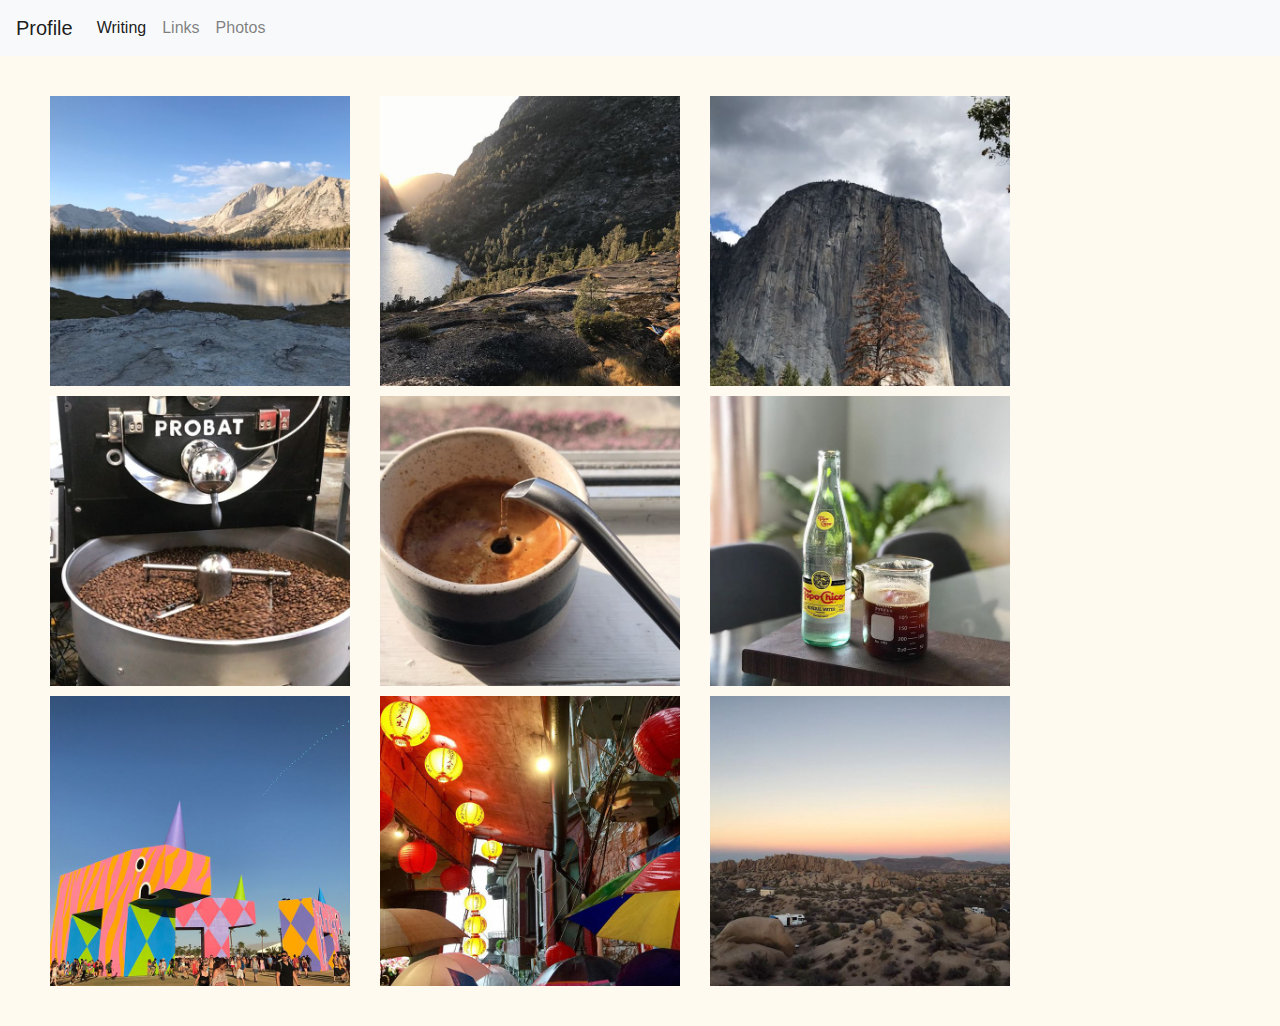
==== gram.html @ b32acaaf "added 3 other pages" ====
<!-- 
#4 Photos
    Gridlayout of photos 
-->

<!DOCTYPE html>
    <html>
        <head>
            <title>Home</title>
            <link rel="stylesheet" href="https://stackpath.bootstrapcdn.com/bootstrap/4.3.1/css/bootstrap.min.css" integrity="sha384-ggOyR0iXCbMQv3Xipma34MD+dH/1fQ784/j6cY/iJTQUOhcWr7x9JvoRxT2MZw1T" crossorigin="anonymous">
            <link rel="stylesheet" href="stylesheet.css">
            <meta name="viewport" content="width=device-width, initial-scale=1.0"  charset="utf">
        </head>
        <body>
            <nav class="navbar navbar-expand-lg navbar-light bg-light">
                <a class="navbar-brand" href="index.html">Profile</a>
                <button class="navbar-toggler" type="button" data-toggle="collapse" data-target="#navbarNav" aria-controls="navbarNav" aria-expanded="false" aria-label="Toggle navigation">
                    <span class="navbar-toggler-icon"></span>
                </button>
                <div class="collapse navbar-collapse" id="navbarNav">
                    <ul class="navbar-nav">
                    <li class="nav-item active">
                        <a class="nav-link" href="writing.html">Writing <span class="sr-only">(current)</span></a>
                    </li>
                    <li class="nav-item">
                        <a class="nav-link" href="list.html">Links</a>
                    </li>
                    <li class="nav-item">
                        <a class="nav-link" href="gram.html">Photos</a>
                    </li>
                    </ul>
                </div>
            </nav>
            <div class="container" id=content >
                <div class="row">
                    <div class="col-auto">
                        <img src="gram/yosemite.jpg" alt="profile image" id=gram>
                    </div>
                    <div class="col-auto">
                        <img src="gram/resvoir.jpg" alt="profile image" id=gram>
                    </div>
                    <div class="col-auto">
                        <img src="gram/el capitan.jpg" alt="profile image" id=gram>
                    </div>
                    <div class="col-auto">
                        <img src="gram/probat.jpg" alt="profile image" id=gram>
                    </div>
                    <div class="col-auto">
                        <img src="gram/espresso.jpg" alt="profile image" id=gram>
                    </div>
                    <div class="col-auto">
                        <img src="gram/tonic.jpg" alt="profile image" id=gram>
                    </div>
                    <div class="col-auto">
                        <img src="gram/coachella.jpg" alt="profile image" id=gram>
                    </div>
                    <div class="col-auto">
                        <img src="gram/jiufen.jpg" alt="profile image" id=gram>
                    </div>
                    <div class="col-auto">
                        <img src="gram/joshua.jpg" alt="profile image" id=gram>
                    </div>
                </div>
            </div>
        </body>
    </html>
---- stylesheet.css ----
body {
  background-color: #fffaf0;
  font: roboto, sans-serif;
  color: #554d56;
}

#content {
  margin: 35px;
}

p {
  margin: 10px;
}

#essay {
  height: auto;
  width: 700px;
}

@media screen and (max-width: 600px) {
  #essay {
    width: 350px;
  }
}
#gram {
  height: 300px;
  width: 300px;
  padding: 5px 0 5px 0;
}

/*# sourceMappingURL=stylesheet.css.map */
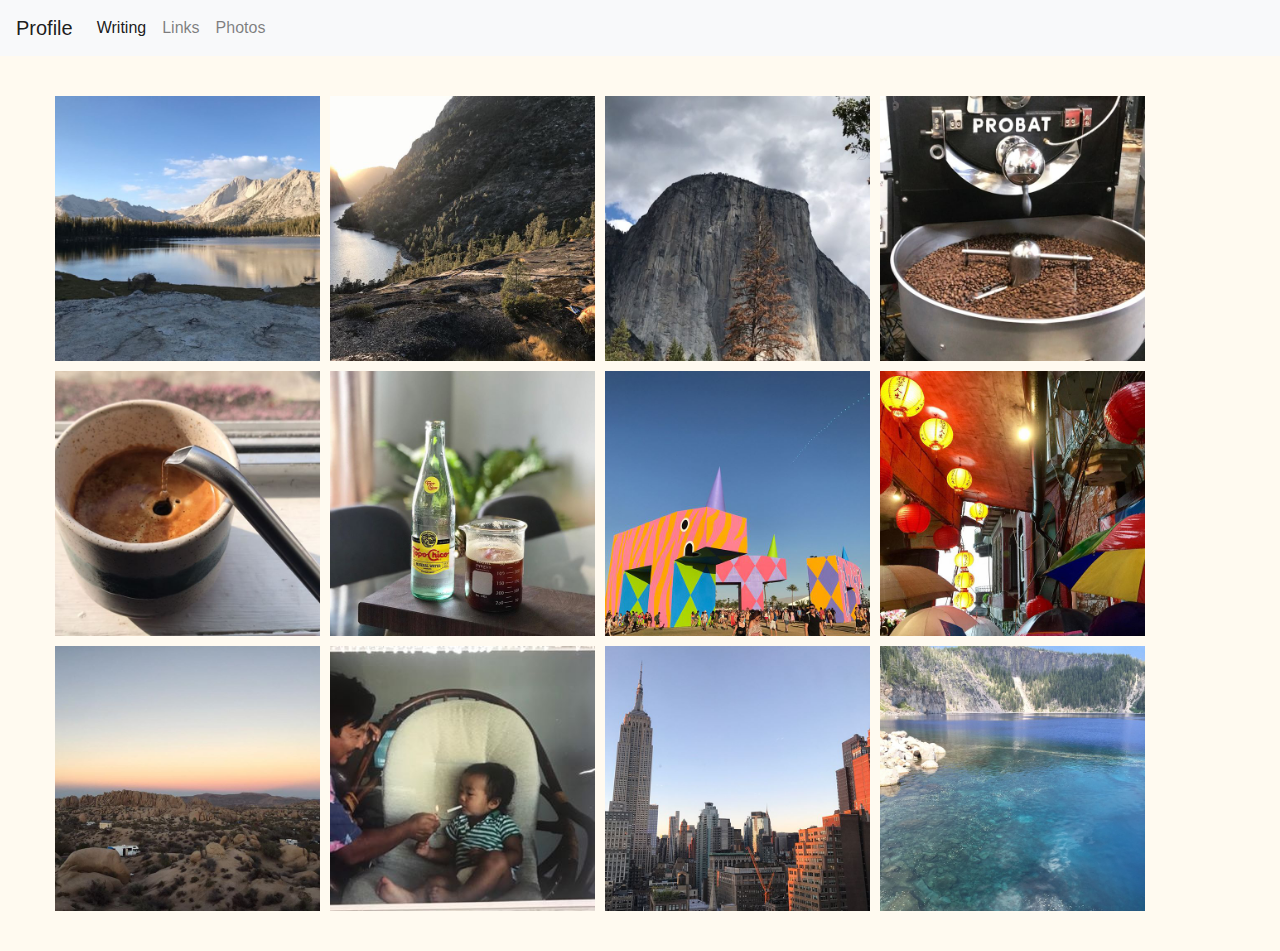
==== commit 2a4ab162: "built list and photo gallery" ====
--- a/gram.html
+++ b/gram.html
@@ -32,7 +32,7 @@
                 </div>
             </nav>
             <div class="container" id=content >
-                <div class="row">
+                <div class="row no-gutters">
                     <div class="col-auto">
                         <img src="gram/yosemite.jpg" alt="profile image" id=gram>
                     </div>
@@ -60,6 +60,15 @@
                     <div class="col-auto">
                         <img src="gram/joshua.jpg" alt="profile image" id=gram>
                     </div>
+                    <div class="col-auto">
+                            <img src="gram/baby.jpg" alt="profile image" id=gram>
+                    </div>
+                    <div class="col-auto">
+                        <img src="gram/ny.jpg" alt="profile image" id=gram>
+                    </div>
+                    <div class="col-auto">
+                        <img src="gram/crater.jpg" alt="profile image" id=gram>
+                    </div>
                 </div>
             </div>
         </body>
--- a/stylesheet.css
+++ b/stylesheet.css
@@ -17,15 +17,21 @@
   width: 700px;
 }
 
+.title {
+  line-height: 2;
+  margin-bottom: 5px;
+  margin-top: 5pm;
+}
+
 @media screen and (max-width: 600px) {
   #essay {
     width: 350px;
   }
 }
 #gram {
-  height: 300px;
-  width: 300px;
-  padding: 5px 0 5px 0;
+  height: 275px;
+  width: 275px;
+  padding: 5px 5px 5px 5px;
 }
 
 /*# sourceMappingURL=stylesheet.css.map */
